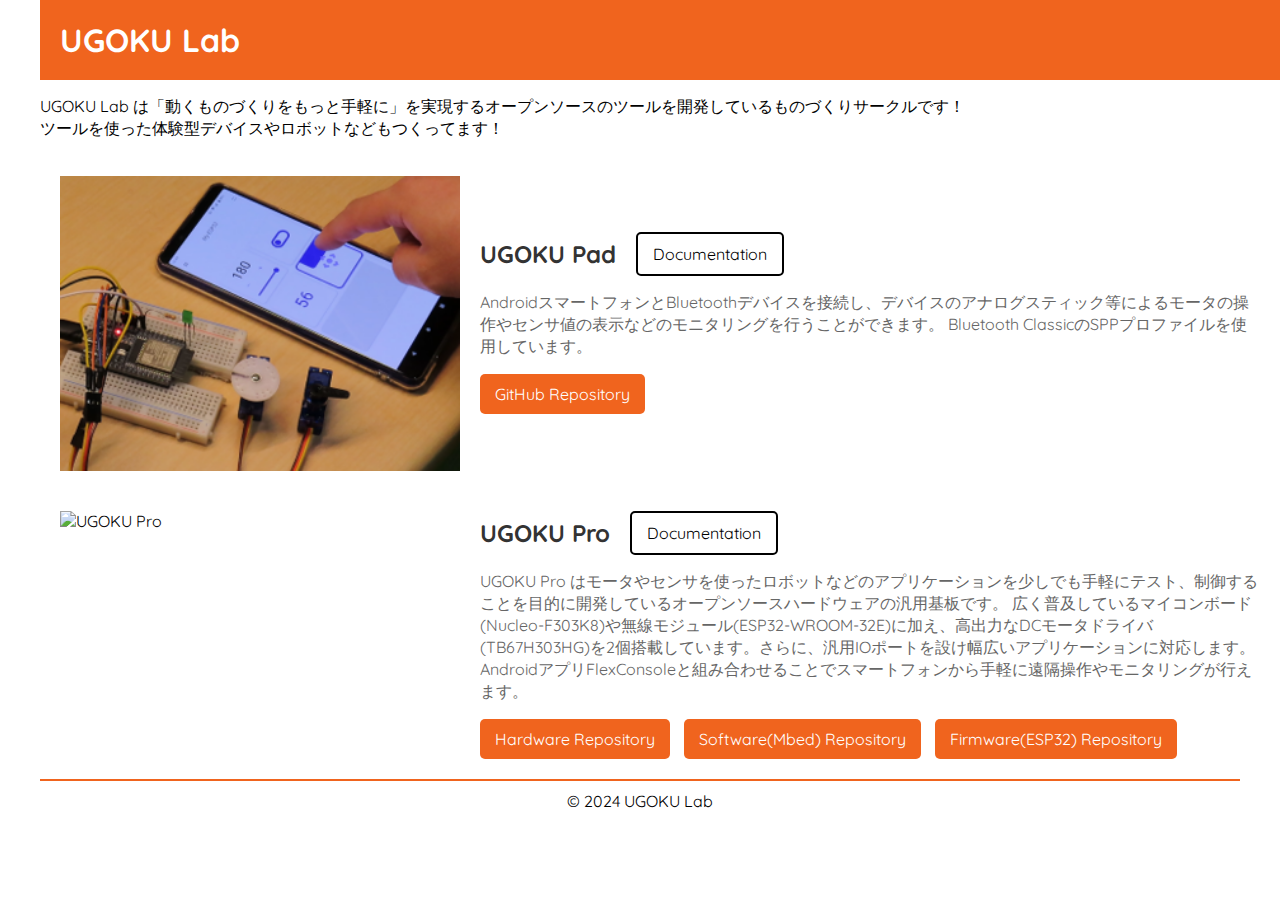
==== index.html @ 854f596b "change Flexconsole to UGOKU Pad" ====
<!DOCTYPE html>
<html lang="ja">
<head>
    <meta charset="UTF-8">
    <meta name="viewport" content="width=device-width, initial-scale=1.0">
    <title>UGOKU Lab</title>
    <link href="styles/main.css" rel="stylesheet" type="text/css">
    <link href="https://fonts.googleapis.com/css2?family=Quicksand:wght@400;700&display=swap" rel="stylesheet">
    <script src="https://kit.fontawesome.com/cbd15fcef1.js" crossorigin="anonymous"></script>
    <style>

    </style>
</head>
<body>

    <header class="header">
        <a href="index.html" style="text-decoration: none; color: white;">
            <h1>UGOKU Lab</h1>
        </a>
        <div class="social-icons">
            <a href="https://twitter.com/UGOKU_Lab" target="_blank" title="Twitter"><i class="fa-brands fa-x-twitter"></i>
            <a href="https://github.com/UGOKU-Lab" target="_blank" title="GitHub"><i class="fab fa-github"></i></a>
        </div>
    </header>

    <div class="intro">
        <p>UGOKU Lab は「動くものづくりをもっと手軽に」を実現するオープンソースのツールを開発しているものづくりサークルです！ <br>
        ツールを使った体験型デバイスやロボットなどもつくってます！</p>
    </div>

    <div class="project">
        <img src="images/FlexConsole.png" alt="FlexConsole">
        
        
        <!-- <video controls src="https://tomohiroaoki.com/wp-content/uploads/2024/09/PCPV0.mpeg4_.aac-2.mp4"></video> -->
        

        <div class="project-content">
            <div class="project-title">
                <h2>UGOKU Pad</h2>
                <!-- 新しい行にDocumentationボタンを追加 -->
                <a href="ugokupad.html" target="_blank" class="doc-button">Documentation</a>
            </div>
            <p>AndroidスマートフォンとBluetoothデバイスを接続し、デバイスのアナログスティック等によるモータの操作やセンサ値の表示などのモニタリングを行うことができます。
                Bluetooth ClassicのSPPプロファイルを使用しています。</p>
            <!-- GitHubリポジトリへのリンクボタン -->
            <a href="https://github.com/UGOKU-Lab/FlexConsole_for_Bluetooth_Serial/tree/main" target="_blank">GitHub Repository</a>
        </div>
    </div>


    <div class="project">
        <img src="images/UGOKU-One.JPG" alt="UGOKU Pro">
        <div class="project-content">
            <div class="project-title">
                <h2>UGOKU Pro</h2>
                <!-- 新しい行にDocumentationボタンを追加 -->
                <a href="ugokuone.html" target="_blank" class="doc-button">Documentation</a>
            </div>
            <p>UGOKU Pro はモータやセンサを使ったロボットなどのアプリケーションを少しでも手軽にテスト、制御することを目的に開発しているオープンソースハードウェアの汎用基板です。
                広く普及しているマイコンボード(Nucleo-F303K8)や無線モジュール(ESP32-WROOM-32E)に加え、高出力なDCモータドライバ(TB67H303HG)を2個搭載しています。さらに、汎用IOポートを設け幅広いアプリケーションに対応します。 AndroidアプリFlexConsoleと組み合わせることでスマートフォンから手軽に遠隔操作やモニタリングが行えます。</p>
            <!-- リポジトリへのリンクボタン -->
            <a href="https://github.com/UGOKU-Lab/UGOKU-One" target="_blank">Hardware Repository</a>
            <a href="https://github.com/UGOKU-Lab/UGOKU-One_Mbed" target="_blank">Software(Mbed) Repository</a>
            <a href="https://github.com/UGOKU-Lab/UGOKU-One_ESP32_BluetoothSerialBridge" target="_blank">Firmware(ESP32) Repository</a>
        </div>
    </div>

    <footer>
        <p>&copy; 2024 UGOKU Lab</p>
    </footer>

</body>
</html>
---- styles/main.css ----
body {
    margin: 0;
    font-family: 'Quicksand', sans-serif;
    background-color: #ffffff;
    max-width: 1200px; /* 幅を制限 */
    margin: 0 auto; /* 水平方向に中央揃え */
}
.header {
    background-color: #f0641e;
    padding: 20px;
    color: white;
    display: flex;
    justify-content: space-between;
    align-items: center;
    width: 100%;
}

.header h1 {
    display: inline;
    padding: 0;
    margin: 0;
}

.header a {
    text-decoration: none; /* 下線を消す */
    color: white; /* テキストの色を白に設定 */
    display: inline; /* aタグをインライン要素に設定 */
    /*padding: 20px; /* 既存のヘッダーのパディングに合わせる */
}

/* ソーシャルアイコンのスタイル */
.header .social-icons {
    display: flex;
    align-items: center;
}

.header .social-icons a {
    color: white;
    padding: 0 10px;
    font-size: 24px; /* アイコンのサイズを調整 */
}

.header .social-icons a:hover {
    color: #000000;
}
.project {
    padding: 20px;
    display: table; /* Use display:table for structure */
    width: 100%;
}
.project img {
    display: table-cell;
    vertical-align: middle;
    width: 400px; /* Fixed width, adjust as needed */
    height: auto;
}
.project-content {
    display: table-cell;
    vertical-align: middle;
    padding-left: 20px;
}

.project-content h2 {
    color: #333333;
    margin: 0 0 0px 0;
}

.project-content p {
    color: #666666;
}
.project-content a {
    display: inline-block;
    padding: 10px 15px;
    margin-right: 10px;
    background-color: #f0641e;
    color: white;
    text-decoration: none;
    border-radius: 5px;
    transition: background-color 0.3s;
}

.project-content a:hover {
    background-color: #e2561a;
}

.project-content .project-title {
    display: flex; /* フレックスボックスを使ってアイテムを横に並べる */
    align-items: center; /* アイテムを中央揃え */
    flex-wrap: wrap; /* 必要に応じてアイテムを折り返す */
}

.project-content .doc-button {
    display: inline-block;
    padding: 10px 15px;
    margin-left: 20px; /* 左に余白を追加 */
    background-color: white;
    color: black;
    text-decoration: none;
    border: 2px solid black;
    border-radius: 5px;
    box-sizing: border-box;
    transition: background-color 0.3s, color 0.3s;
}

.project-content .doc-button:hover {
    background-color: black;
    color: white;
}

.license-section h3 {
    /* 既存のh3スタイルに加えて */
    margin-bottom: 10px; /* h3タグの下の余白を設定 */
}

.license-content a {
    background-color: transparent; /* 背景色を透明に設定 */
    padding: 0; /* パディングをリセット */
    margin: 0; /* マージンをリセット */
    display: inline-block; /* 必要に応じて display を調整 */
}

.license-content {
    display: flex; /* Flexboxを有効にして項目を横並びにする */
    align-items: center; /* 画像とテキストを中央揃えにする */
}

.license-content .license-image {
    margin-right: 10px; /* 画像とテキストの間に余白を追加 */
}

.license-content p {
    margin: 0; /* パラグラフの余白をリセット */
}

.license-badge {
    border-width: 0; /* 枠線を消す */
    width: 100%; /* コンテナに合わせて幅を調整 */
    height: auto; /* 高さを自動で調整し、アスペクト比を維持 */
    max-width: 88px; /* 画像の最大幅を指定 */
}

/* 既存のスタイルをオーバーライドするために、より具体的なセレクタを使用します */
.license-content .license-image,
.license-content .link {
    background-color: transparent; /* 背景色を透明に設定 */
    padding: 0; /* パディングをリセット */
    margin: 0; /* マージンをリセット */
    color: inherit; /* 親要素から色を継承 */
    border: none; /* 枠線を削除 */
}

/* ホバー時のスタイル */
.license-content .license-image:hover,
.license-content .link:hover {
    background-color: transparent; /* 背景色を透明に保つ */
    color: inherit; /* 親要素から色を継承 */
}

/* 一般的なリンクのスタイル */
a.link {
    color: #0000EE; /* 一般的なリンクの色 */
    text-decoration: underline; /* 下線を付ける */
}

a.link:hover {
    color: #FF4500; /* ホバー時の色（任意の色に設定） */
    text-decoration: none; /* ホバー時に下線を消す（必要に応じて） */
}

.components-table {
    width: 100%; /* 表の幅を100%に設定 */
    border-collapse: collapse; /* セルのボーダーを重ねる */
    margin-top: 20px; /* 表の上の余白 */
}

.components-table th,
.components-table td {
    border: 1px solid #cccccc; /* セルのボーダー */
    padding: 8px; /* セル内のパディング */
    text-align: left; /* テキストを左揃え */
}

.components-table th {
    background-color: #f2f2f2; /* ヘッダーセルの背景色 */
    font-weight: bold; /* ヘッダーテキストを太字に */
}

.video {
    display: flex; /* Flexboxを使用して中央寄せを行います */
    justify-content: center; /* 水平方向の中央寄せ */
    align-items: center; /* 垂直方向の中央寄せ（必要な場合） */
    margin: auto; /* 左右のマージンを自動に設定して中央寄せ */
}

.video video {
    max-width: 80%; /* ビデオの最大幅を親要素の幅に合わせます */
    height: auto; /* 高さを自動調整してアスペクト比を維持 */
}

.container {
    display: flex; /* Flexboxを有効にする */
    align-items: flex-start; /* 要素を上端で揃える */
    justify-content: space-between; /* 要素間に均等なスペースを設定 */
}

.table-container {
    flex: 2; /* 表が他の要素よりも幅を取るようにする */
    margin-right: 20px; /* 表と画像の間にスペースを設定 */
}

.images-container {
    flex: 3; /* 画像が表よりも広いスペースを取るようにする */
    display: flex; /* Flexboxを有効にして画像を横に並べる */
    justify-content: space-between; /* 画像間に均等なスペースを設定 */
}

.images-container img {
    max-width: calc(50% - 10px); /* 画像がコンテナの半分の幅になるように計算し、間のスペースを考慮する */
    height: auto; /* 画像の高さを自動調整し、アスペクト比を保持する */
    margin: 0 10px; /* 画像の周囲にマージンを設定 */
}

footer {
    background-color: #ffffff;
    color: #000000;
    text-align: center;
    padding: 10px 0;
    border-top: 2px solid #f0641e;
}
footer p {
    margin: 0;
}
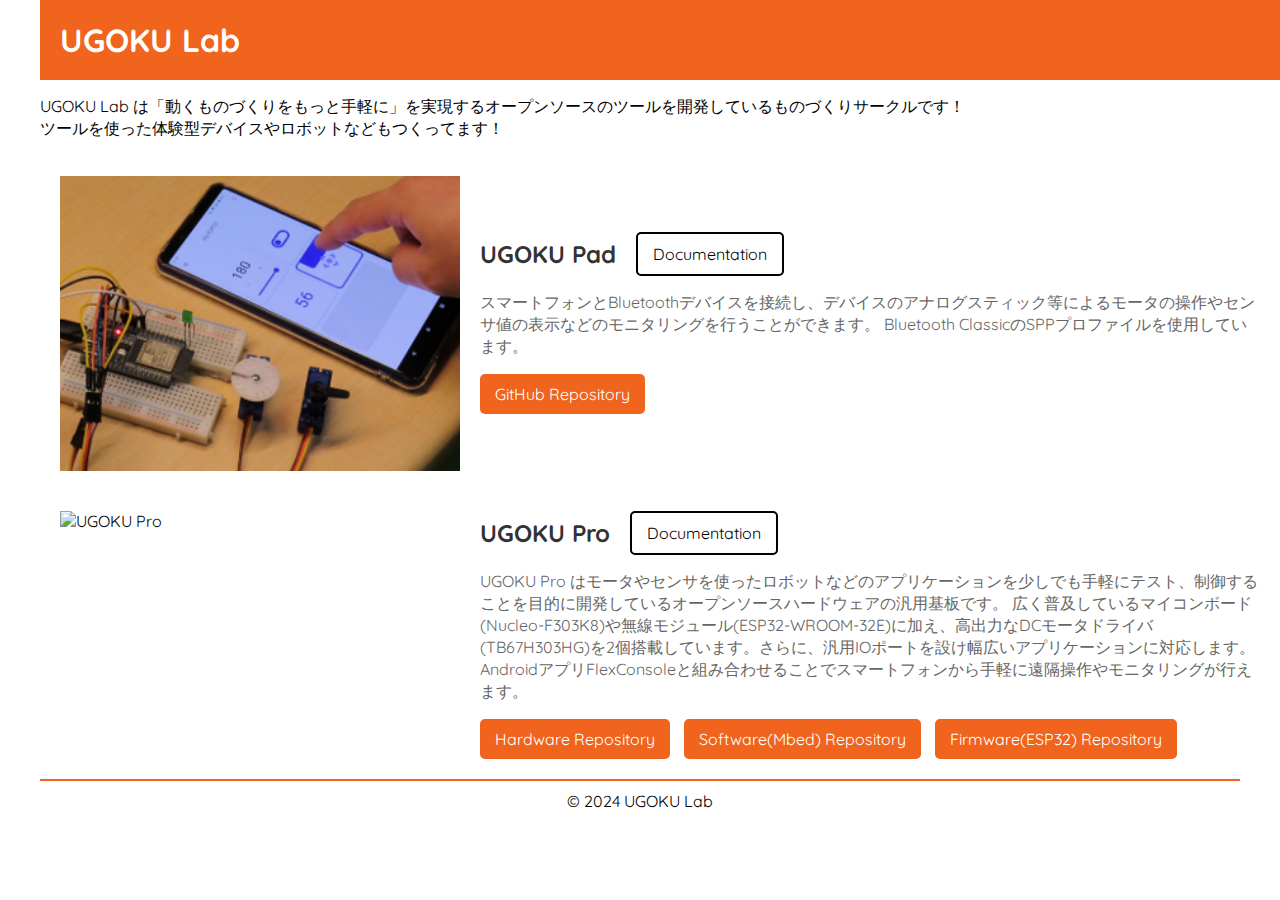
==== commit 06af4b65: "add ugoku pad page" ====
--- a/index.html
+++ b/index.html
@@ -41,10 +41,10 @@
                 <!-- 新しい行にDocumentationボタンを追加 -->
                 <a href="ugokupad.html" target="_blank" class="doc-button">Documentation</a>
             </div>
-            <p>AndroidスマートフォンとBluetoothデバイスを接続し、デバイスのアナログスティック等によるモータの操作やセンサ値の表示などのモニタリングを行うことができます。
+            <p>スマートフォンとBluetoothデバイスを接続し、デバイスのアナログスティック等によるモータの操作やセンサ値の表示などのモニタリングを行うことができます。
                 Bluetooth ClassicのSPPプロファイルを使用しています。</p>
             <!-- GitHubリポジトリへのリンクボタン -->
-            <a href="https://github.com/UGOKU-Lab/FlexConsole_for_Bluetooth_Serial/tree/main" target="_blank">GitHub Repository</a>
+            <a href="https://github.com/UGOKU-Lab/UGOKU-Pad" target="_blank">GitHub Repository</a>
         </div>
     </div>
 
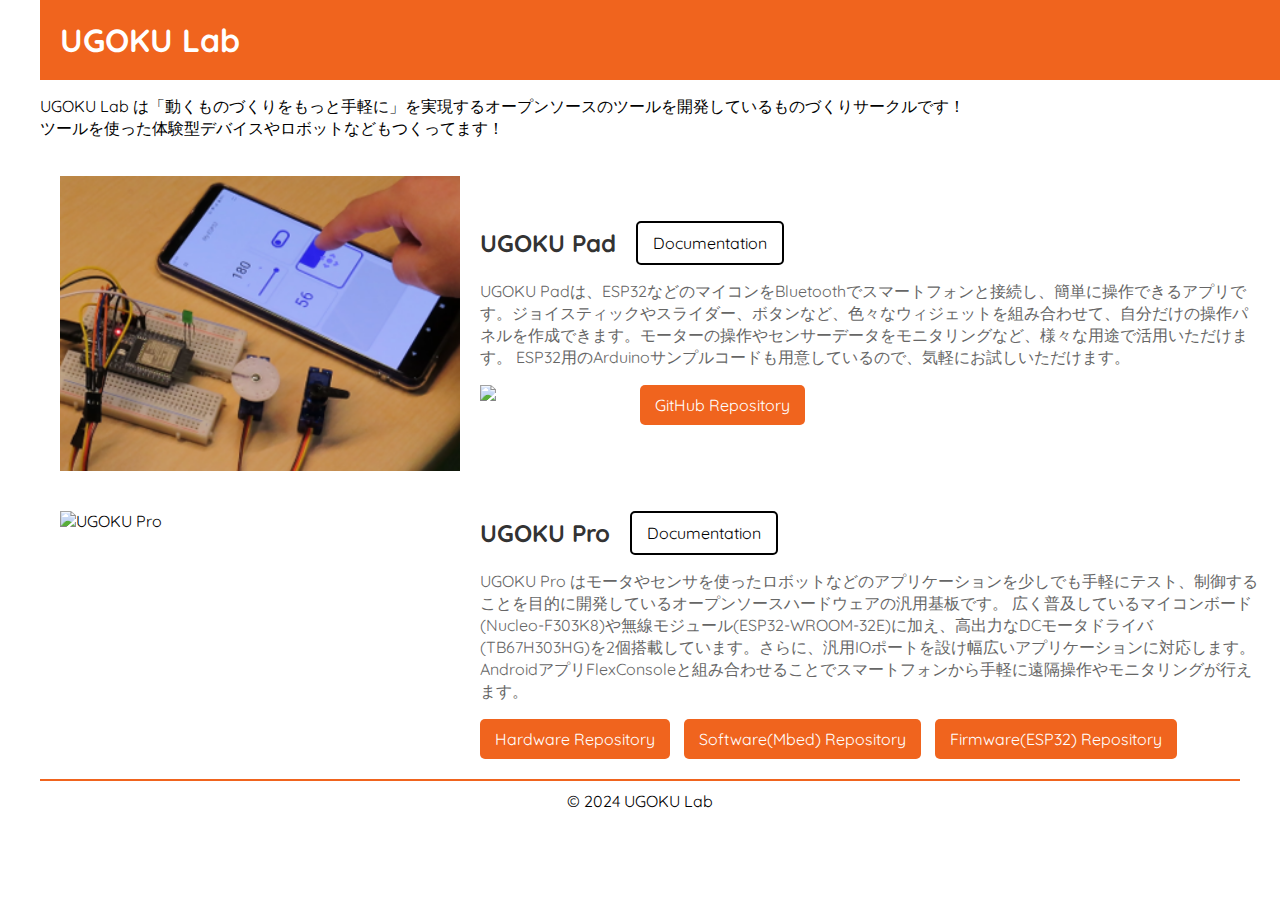
==== commit da92ce80: "add google play button" ====
--- a/index.html
+++ b/index.html
@@ -41,10 +41,15 @@
                 <!-- 新しい行にDocumentationボタンを追加 -->
                 <a href="ugokupad.html" target="_blank" class="doc-button">Documentation</a>
             </div>
-            <p>スマートフォンとBluetoothデバイスを接続し、デバイスのアナログスティック等によるモータの操作やセンサ値の表示などのモニタリングを行うことができます。
-                Bluetooth ClassicのSPPプロファイルを使用しています。</p>
+            <p>UGOKU Padは、ESP32などのマイコンをBluetoothでスマートフォンと接続し、簡単に操作できるアプリです。ジョイスティックやスライダー、ボタンなど、色々なウィジェットを組み合わせて、自分だけの操作パネルを作成できます。モーターの操作やセンサーデータをモニタリングなど、様々な用途で活用いただけます。 ESP32用のArduinoサンプルコードも用意しているので、気軽にお試しいただけます。</p>
             <!-- GitHubリポジトリへのリンクボタン -->
-            <a href="https://github.com/UGOKU-Lab/UGOKU-Pad" target="_blank">GitHub Repository</a>
+            <div class="buttons-container">
+                <a href="https://play.google.com/store/apps/details?id=com.ugoku_lab.ugoku_console&hl=ja" target="_blank" class="play-badge">
+                    <img src="https://play.google.com/intl/en_us/badges/static/images/badges/en_badge_web_generic.png" 
+                            alt="Get it on Google Play">
+                </a>
+                <a href="https://github.com/UGOKU-Lab/UGOKU-Pad" target="_blank">GitHub Repository</a>
+            </div>
         </div>
     </div>
 
--- a/styles/main.css
+++ b/styles/main.css
@@ -54,11 +54,9 @@
     width: 400px; /* Fixed width, adjust as needed */
     height: auto;
 }
-.project-content {
-    display: table-cell;
-    vertical-align: middle;
-    padding-left: 20px;
-}
+
+
+
 
 .project-content h2 {
     color: #333333;
@@ -220,6 +218,41 @@
     margin: 0 10px; /* 画像の周囲にマージンを設定 */
 }
 
+
+.button:hover {
+    background-color: #e2561a; /* ホバー時の背景色を少し暗くする */
+}
+
+.project-content {
+    display: table-cell;
+    vertical-align: middle; 
+    padding-left: 20px;
+    gap: 10px; /* 各要素間のスペースを設定 */
+    align-items: center; /* 垂直方向の中央揃え */
+    /*  display: flex; /* Flexboxを有効にして横並びにする */
+}
+
+.project-content .buttons-container {
+    display: flex; /* ボタンとバッジを横並びにする */
+    gap: 10px; /* ボタンとバッジ間のスペース */
+    align-items: center; /* 縦方向で中央揃え */
+}
+
+.project-content a.play-badge {
+    background-color: transparent !important; /* 背景色を完全に透明にする */
+    padding: 0; /* パディングをリセット */
+    margin: 0; /* マージンをリセット */
+    border: none; /* 枠線を削除 */
+    display: inline-block; /* 他のボタンと同様のスタイル */
+}
+
+.project-content a.play-badge img {
+    max-width: 150px; /* バッジの幅を適切に調整 */
+    height: auto; /* アスペクト比を維持 */
+    display: block; /* 画像のみが表示されるように設定 */
+}
+
+
 footer {
     background-color: #ffffff;
     color: #000000;
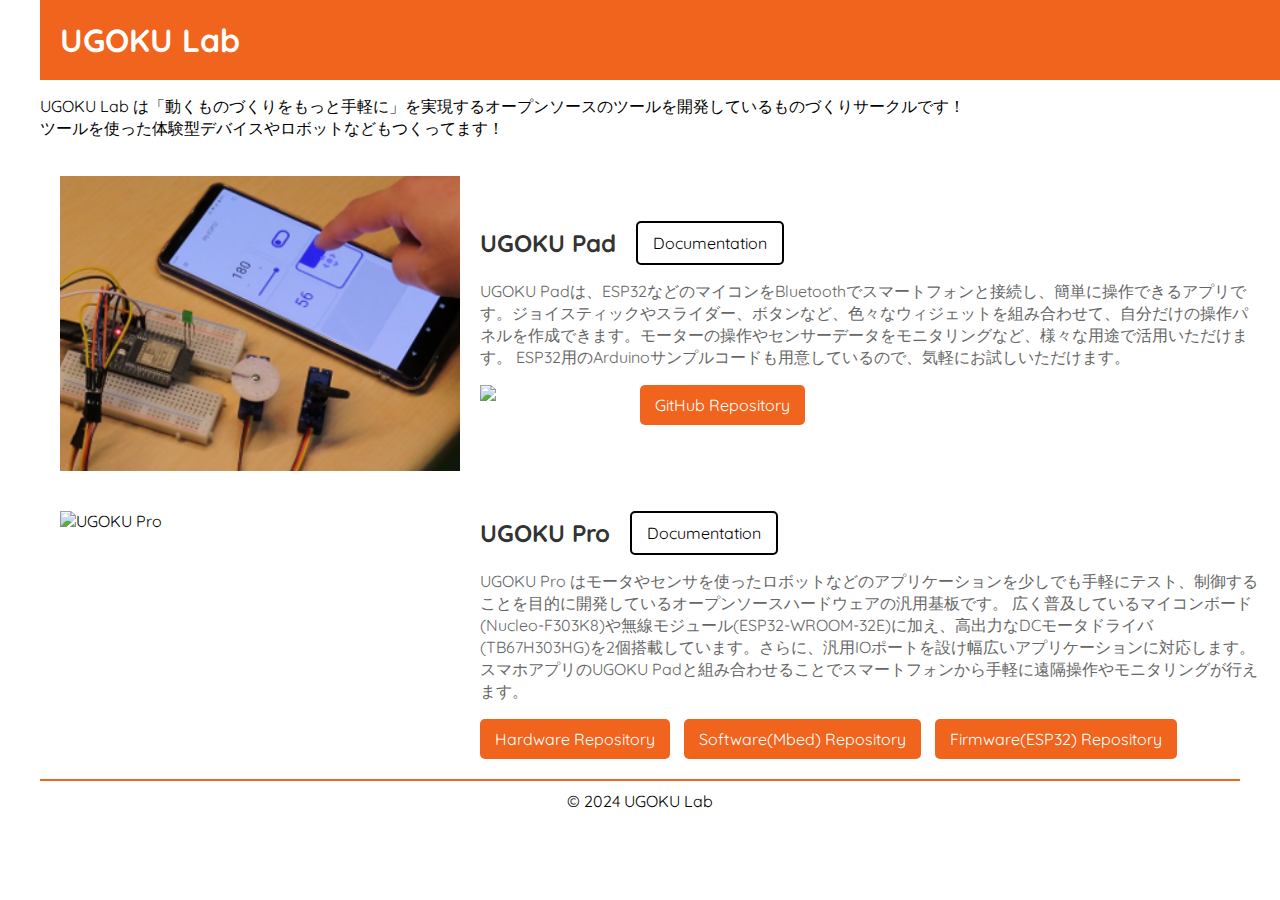
==== commit a9591d38: "prepare ugoku one" ====
--- a/index.html
+++ b/index.html
@@ -53,6 +53,23 @@
         </div>
     </div>
 
+    <!--
+    <div class="project">
+        <img src="images/UGOKU-One.JPG" alt="UGOKU One">
+        <div class="project-content">
+            <div class="project-title">
+                <h2>UGOKU One</h2>
+                <a href="ugokuone.html" target="_blank" class="doc-button">Documentation</a>
+            </div>
+            <p>UGOKU One 
+            <br><br>
+            
+            <a href="https://github.com/UGOKU-Lab/UGOKU-One" target="_blank">Hardware Repository</a>
+            <a href="https://github.com/UGOKU-Lab/UGOKU-One_ESP32_BluetoothSerialBridge" target="_blank">ESP32 Arduino Repository</a>
+        </div>
+    </div>
+    -->
+
 
     <div class="project">
         <img src="images/UGOKU-One.JPG" alt="UGOKU Pro">
@@ -63,7 +80,7 @@
                 <a href="ugokuone.html" target="_blank" class="doc-button">Documentation</a>
             </div>
             <p>UGOKU Pro はモータやセンサを使ったロボットなどのアプリケーションを少しでも手軽にテスト、制御することを目的に開発しているオープンソースハードウェアの汎用基板です。
-                広く普及しているマイコンボード(Nucleo-F303K8)や無線モジュール(ESP32-WROOM-32E)に加え、高出力なDCモータドライバ(TB67H303HG)を2個搭載しています。さらに、汎用IOポートを設け幅広いアプリケーションに対応します。 AndroidアプリFlexConsoleと組み合わせることでスマートフォンから手軽に遠隔操作やモニタリングが行えます。</p>
+                広く普及しているマイコンボード(Nucleo-F303K8)や無線モジュール(ESP32-WROOM-32E)に加え、高出力なDCモータドライバ(TB67H303HG)を2個搭載しています。さらに、汎用IOポートを設け幅広いアプリケーションに対応します。 スマホアプリのUGOKU Padと組み合わせることでスマートフォンから手軽に遠隔操作やモニタリングが行えます。</p>
             <!-- リポジトリへのリンクボタン -->
             <a href="https://github.com/UGOKU-Lab/UGOKU-One" target="_blank">Hardware Repository</a>
             <a href="https://github.com/UGOKU-Lab/UGOKU-One_Mbed" target="_blank">Software(Mbed) Repository</a>
--- a/styles/main.css
+++ b/styles/main.css
@@ -55,8 +55,12 @@
     height: auto;
 }
 
-
-
+.full-width {
+    max-width: calc(100% - 40px); /* 親要素の幅から左右の余白分を引く */
+    height: auto; /* アスペクト比を保持 */
+    display: block; /* 不要な余白を防ぐ */
+    padding: 0 20px; /* 左右に20pxの余白を設定 */
+}
 
 .project-content h2 {
     color: #333333;
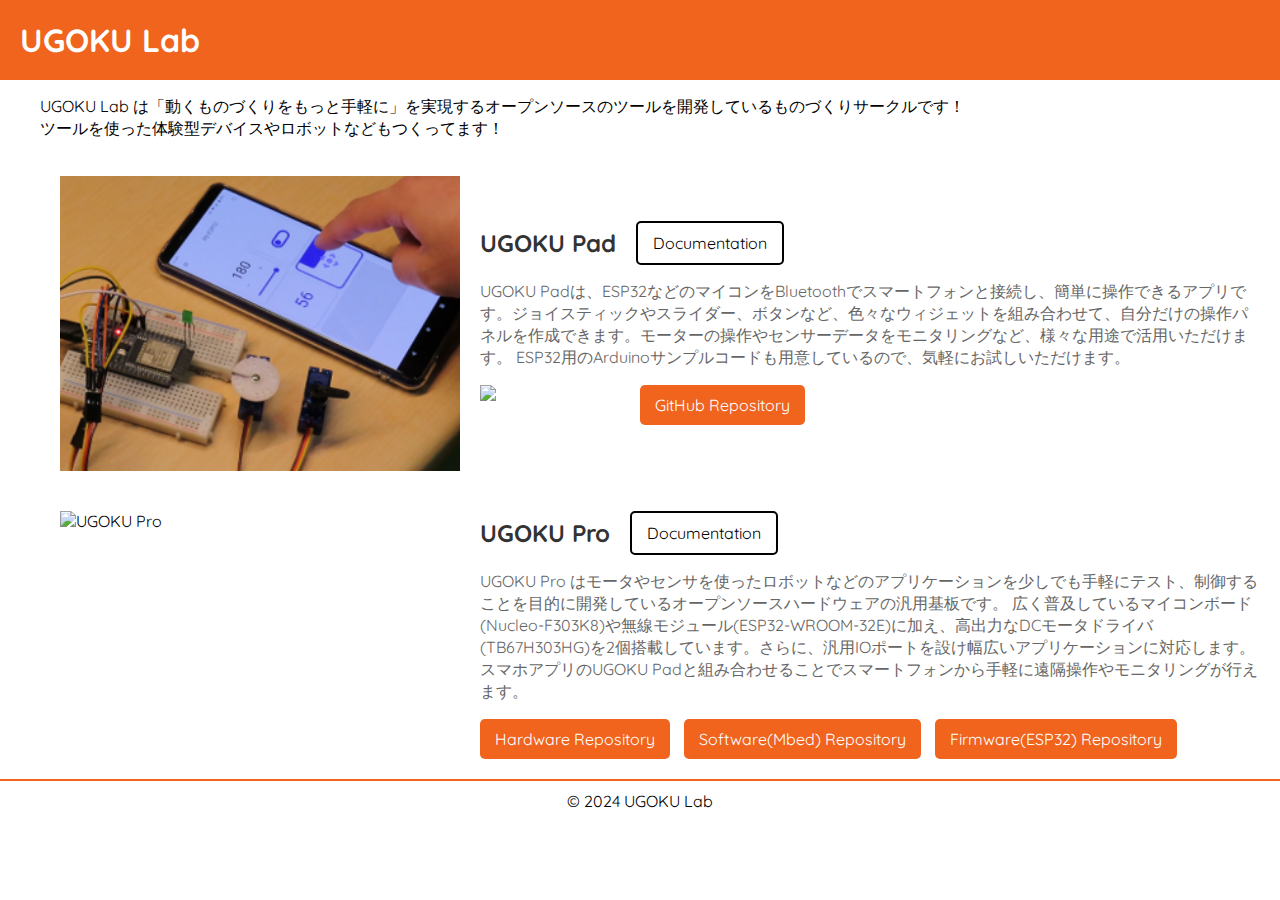
==== commit 55fd429b: "Maximize header and footer display" ====
--- a/index.html
+++ b/index.html
@@ -23,69 +23,73 @@
         </div>
     </header>
 
-    <div class="intro">
-        <p>UGOKU Lab は「動くものづくりをもっと手軽に」を実現するオープンソースのツールを開発しているものづくりサークルです！ <br>
-        ツールを使った体験型デバイスやロボットなどもつくってます！</p>
-    </div>
+    <div class="content-container">
 
-    <div class="project">
-        <img src="images/FlexConsole.png" alt="FlexConsole">
-        
-        
-        <!-- <video controls src="https://tomohiroaoki.com/wp-content/uploads/2024/09/PCPV0.mpeg4_.aac-2.mp4"></video> -->
-        
+        <div class="intro">
+            <p>UGOKU Lab は「動くものづくりをもっと手軽に」を実現するオープンソースのツールを開発しているものづくりサークルです！ <br>
+            ツールを使った体験型デバイスやロボットなどもつくってます！</p>
+        </div>
 
-        <div class="project-content">
-            <div class="project-title">
-                <h2>UGOKU Pad</h2>
-                <!-- 新しい行にDocumentationボタンを追加 -->
-                <a href="ugokupad.html" target="_blank" class="doc-button">Documentation</a>
-            </div>
-            <p>UGOKU Padは、ESP32などのマイコンをBluetoothでスマートフォンと接続し、簡単に操作できるアプリです。ジョイスティックやスライダー、ボタンなど、色々なウィジェットを組み合わせて、自分だけの操作パネルを作成できます。モーターの操作やセンサーデータをモニタリングなど、様々な用途で活用いただけます。 ESP32用のArduinoサンプルコードも用意しているので、気軽にお試しいただけます。</p>
-            <!-- GitHubリポジトリへのリンクボタン -->
-            <div class="buttons-container">
-                <a href="https://play.google.com/store/apps/details?id=com.ugoku_lab.ugoku_console&hl=ja" target="_blank" class="play-badge">
-                    <img src="https://play.google.com/intl/en_us/badges/static/images/badges/en_badge_web_generic.png" 
-                            alt="Get it on Google Play">
-                </a>
-                <a href="https://github.com/UGOKU-Lab/UGOKU-Pad" target="_blank">GitHub Repository</a>
+        <div class="project">
+            <img src="images/FlexConsole.png" alt="FlexConsole">
+            
+            
+            <!-- <video controls src="https://tomohiroaoki.com/wp-content/uploads/2024/09/PCPV0.mpeg4_.aac-2.mp4"></video> -->
+            
+
+            <div class="project-content">
+                <div class="project-title">
+                    <h2>UGOKU Pad</h2>
+                    <!-- 新しい行にDocumentationボタンを追加 -->
+                    <a href="ugokupad.html" target="_blank" class="doc-button">Documentation</a>
+                </div>
+                <p>UGOKU Padは、ESP32などのマイコンをBluetoothでスマートフォンと接続し、簡単に操作できるアプリです。ジョイスティックやスライダー、ボタンなど、色々なウィジェットを組み合わせて、自分だけの操作パネルを作成できます。モーターの操作やセンサーデータをモニタリングなど、様々な用途で活用いただけます。 ESP32用のArduinoサンプルコードも用意しているので、気軽にお試しいただけます。</p>
+                <!-- GitHubリポジトリへのリンクボタン -->
+                <div class="buttons-container">
+                    <a href="https://play.google.com/store/apps/details?id=com.ugoku_lab.ugoku_console&hl=ja" target="_blank" class="play-badge">
+                        <img src="https://play.google.com/intl/en_us/badges/static/images/badges/en_badge_web_generic.png" 
+                                alt="Get it on Google Play">
+                    </a>
+                    <a href="https://github.com/UGOKU-Lab/UGOKU-Pad" target="_blank">GitHub Repository</a>
+                </div>
             </div>
         </div>
-    </div>
 
-    <!--
-    <div class="project">
-        <img src="images/UGOKU-One.JPG" alt="UGOKU One">
-        <div class="project-content">
-            <div class="project-title">
-                <h2>UGOKU One</h2>
-                <a href="ugokuone.html" target="_blank" class="doc-button">Documentation</a>
+        <!--
+        <div class="project">
+            <img src="images/UGOKU-One.JPG" alt="UGOKU One">
+            <div class="project-content">
+                <div class="project-title">
+                    <h2>UGOKU One</h2>
+                    <a href="ugokuone.html" target="_blank" class="doc-button">Documentation</a>
+                </div>
+                <p>UGOKU One 
+                <br><br>
+                
+                <a href="https://github.com/UGOKU-Lab/UGOKU-One" target="_blank">Hardware Repository</a>
+                <a href="https://github.com/UGOKU-Lab/UGOKU-One_ESP32_BluetoothSerialBridge" target="_blank">ESP32 Arduino Repository</a>
             </div>
-            <p>UGOKU One 
-            <br><br>
-            
-            <a href="https://github.com/UGOKU-Lab/UGOKU-One" target="_blank">Hardware Repository</a>
-            <a href="https://github.com/UGOKU-Lab/UGOKU-One_ESP32_BluetoothSerialBridge" target="_blank">ESP32 Arduino Repository</a>
         </div>
-    </div>
-    -->
+        -->
 
 
-    <div class="project">
-        <img src="images/UGOKU-One.JPG" alt="UGOKU Pro">
-        <div class="project-content">
-            <div class="project-title">
-                <h2>UGOKU Pro</h2>
-                <!-- 新しい行にDocumentationボタンを追加 -->
-                <a href="ugokuone.html" target="_blank" class="doc-button">Documentation</a>
+        <div class="project">
+            <img src="images/UGOKU-One.JPG" alt="UGOKU Pro">
+            <div class="project-content">
+                <div class="project-title">
+                    <h2>UGOKU Pro</h2>
+                    <!-- 新しい行にDocumentationボタンを追加 -->
+                    <a href="ugokuone.html" target="_blank" class="doc-button">Documentation</a>
+                </div>
+                <p>UGOKU Pro はモータやセンサを使ったロボットなどのアプリケーションを少しでも手軽にテスト、制御することを目的に開発しているオープンソースハードウェアの汎用基板です。
+                    広く普及しているマイコンボード(Nucleo-F303K8)や無線モジュール(ESP32-WROOM-32E)に加え、高出力なDCモータドライバ(TB67H303HG)を2個搭載しています。さらに、汎用IOポートを設け幅広いアプリケーションに対応します。 スマホアプリのUGOKU Padと組み合わせることでスマートフォンから手軽に遠隔操作やモニタリングが行えます。</p>
+                <!-- リポジトリへのリンクボタン -->
+                <a href="https://github.com/UGOKU-Lab/UGOKU-One" target="_blank">Hardware Repository</a>
+                <a href="https://github.com/UGOKU-Lab/UGOKU-One_Mbed" target="_blank">Software(Mbed) Repository</a>
+                <a href="https://github.com/UGOKU-Lab/UGOKU-One_ESP32_BluetoothSerialBridge" target="_blank">Firmware(ESP32) Repository</a>
             </div>
-            <p>UGOKU Pro はモータやセンサを使ったロボットなどのアプリケーションを少しでも手軽にテスト、制御することを目的に開発しているオープンソースハードウェアの汎用基板です。
-                広く普及しているマイコンボード(Nucleo-F303K8)や無線モジュール(ESP32-WROOM-32E)に加え、高出力なDCモータドライバ(TB67H303HG)を2個搭載しています。さらに、汎用IOポートを設け幅広いアプリケーションに対応します。 スマホアプリのUGOKU Padと組み合わせることでスマートフォンから手軽に遠隔操作やモニタリングが行えます。</p>
-            <!-- リポジトリへのリンクボタン -->
-            <a href="https://github.com/UGOKU-Lab/UGOKU-One" target="_blank">Hardware Repository</a>
-            <a href="https://github.com/UGOKU-Lab/UGOKU-One_Mbed" target="_blank">Software(Mbed) Repository</a>
-            <a href="https://github.com/UGOKU-Lab/UGOKU-One_ESP32_BluetoothSerialBridge" target="_blank">Firmware(ESP32) Repository</a>
         </div>
+
     </div>
 
     <footer>
--- a/styles/main.css
+++ b/styles/main.css
@@ -2,9 +2,35 @@
     margin: 0;
     font-family: 'Quicksand', sans-serif;
     background-color: #ffffff;
-    max-width: 1200px; /* 幅を制限 */
+    /* max-width: 1200px; /* 幅を制限 */
     margin: 0 auto; /* 水平方向に中央揃え */
 }
+
+.content-container {
+    max-width: 1200px;
+    margin: 0 auto;
+}
+
+.header {
+    background-color: #f0641e;
+    padding: 20px;
+    color: white;
+    display: flex;
+    justify-content: space-between;
+    align-items: center;
+    width: 100%;
+    box-sizing: border-box; /* パディングを幅計算に含める */
+}
+
+footer {
+    background-color: #ffffff;
+    color: #000000;
+    text-align: center;
+    padding: 10px 0;
+    border-top: 2px solid #f0641e;
+    width: 100%; /* フッターも全幅に広げる */
+}
+
 .header {
     background-color: #f0641e;
     padding: 20px;
@@ -256,6 +282,32 @@
     display: block; /* 画像のみが表示されるように設定 */
 }
 
+table {
+    width: 100%;
+    border-collapse: collapse;
+    margin-top: 20px;
+    font-size: 16px; /* フォントサイズを調整 */
+    background-color: #f9f9f9; /* 背景色を設定 */
+}
+th, td {
+    border: 1px solid #ddd; /* 枠線を薄く設定 */
+    padding: 12px; /* セル内のパディングを増やす */
+    text-align: left; /* テキストを左揃えに */
+}
+th {
+    background-color: #f2f2f2; /* ヘッダーセルの背景色を明るく */
+    font-weight: bold; /* 太字にする */
+    color: #333; /* テキストの色を調整 */
+}
+tr:nth-child(even) {
+    background-color: #ffffff; /* 偶数行の背景色 */
+}
+tr:nth-child(odd) {
+    background-color: #f9f9f9; /* 奇数行の背景色 */
+}
+tr:hover {
+    background-color: #f1f1f1; /* ホバー時の行の背景色 */
+}
 
 footer {
     background-color: #ffffff;
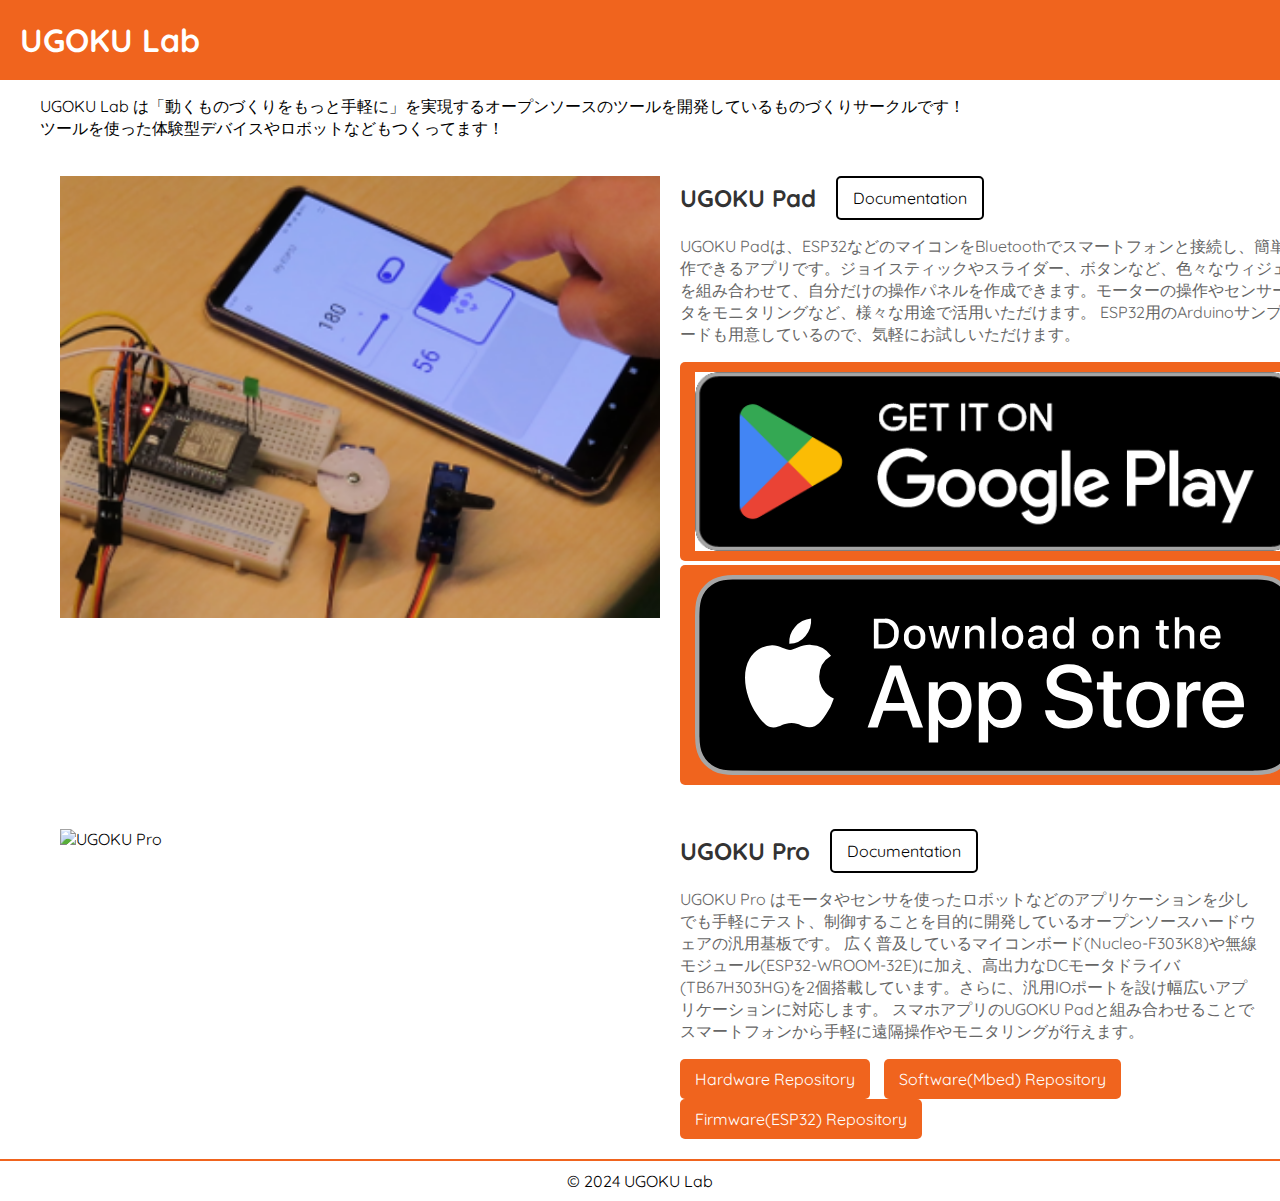
==== commit f4141ba8: "Refactor button-related CSS" ====
--- a/index.html
+++ b/index.html
@@ -45,12 +45,16 @@
                 </div>
                 <p>UGOKU Padは、ESP32などのマイコンをBluetoothでスマートフォンと接続し、簡単に操作できるアプリです。ジョイスティックやスライダー、ボタンなど、色々なウィジェットを組み合わせて、自分だけの操作パネルを作成できます。モーターの操作やセンサーデータをモニタリングなど、様々な用途で活用いただけます。 ESP32用のArduinoサンプルコードも用意しているので、気軽にお試しいただけます。</p>
                 <!-- GitHubリポジトリへのリンクボタン -->
-                <div class="buttons-container">
-                    <a href="https://play.google.com/store/apps/details?id=com.ugoku_lab.ugoku_console&hl=ja" target="_blank" class="play-badge">
-                        <img src="https://play.google.com/intl/en_us/badges/static/images/badges/en_badge_web_generic.png" 
-                                alt="Get it on Google Play">
+                <div class="buttons-row">
+                    <!-- Google Playボタン -->
+                    <a href="https://play.google.com/store/apps/details?id=com.ugoku_lab.ugoku_console&hl=ja" target="_blank">
+                        <img src="images/button/google-play-badge.png" alt="Get it on Google Play" class="store-badge">
                     </a>
-                    <a href="https://github.com/UGOKU-Lab/UGOKU-Pad" target="_blank">GitHub Repository</a>
+                    
+                    <!-- App Storeボタン -->
+                    <a href="https://apps.apple.com/jp/app/ugoku-pad/id6739496098" target="_blank">
+                        <img src="images/button/Download_on_the_App_Store_Badge_US-UK_RGB_blk_092917.svg" alt="Download on the App Store" class="store-badge">
+                    </a>
                 </div>
             </div>
         </div>
@@ -84,9 +88,11 @@
                 <p>UGOKU Pro はモータやセンサを使ったロボットなどのアプリケーションを少しでも手軽にテスト、制御することを目的に開発しているオープンソースハードウェアの汎用基板です。
                     広く普及しているマイコンボード(Nucleo-F303K8)や無線モジュール(ESP32-WROOM-32E)に加え、高出力なDCモータドライバ(TB67H303HG)を2個搭載しています。さらに、汎用IOポートを設け幅広いアプリケーションに対応します。 スマホアプリのUGOKU Padと組み合わせることでスマートフォンから手軽に遠隔操作やモニタリングが行えます。</p>
                 <!-- リポジトリへのリンクボタン -->
-                <a href="https://github.com/UGOKU-Lab/UGOKU-One" target="_blank">Hardware Repository</a>
-                <a href="https://github.com/UGOKU-Lab/UGOKU-One_Mbed" target="_blank">Software(Mbed) Repository</a>
-                <a href="https://github.com/UGOKU-Lab/UGOKU-One_ESP32_BluetoothSerialBridge" target="_blank">Firmware(ESP32) Repository</a>
+                <div class="buttons-row">
+                    <a href="https://github.com/UGOKU-Lab/UGOKU-One" target="_blank" class="orange-button">Hardware Repository</a>
+                    <a href="https://github.com/UGOKU-Lab/UGOKU-One_Mbed" target="_blank" class="orange-button">Software(Mbed) Repository</a>
+                    <a href="https://github.com/UGOKU-Lab/UGOKU-One_ESP32_BluetoothSerialBridge" target="_blank" class="orange-button">Firmware(ESP32) Repository </a>
+                </div>
             </div>
         </div>
 
--- a/styles/main.css
+++ b/styles/main.css
@@ -77,7 +77,7 @@
 .project img {
     display: table-cell;
     vertical-align: middle;
-    width: 400px; /* Fixed width, adjust as needed */
+    width: 600px; /* Fixed width, adjust as needed */
     height: auto;
 }
 
@@ -225,6 +225,13 @@
     height: auto; /* 高さを自動調整してアスペクト比を維持 */
 }
 
+.project video {
+    display: table-cell;
+    vertical-align: middle;
+    width: 600px;   /* 画像と同じ幅 */
+    height: auto;
+}
+
 .container {
     display: flex; /* Flexboxを有効にする */
     align-items: flex-start; /* 要素を上端で揃える */
@@ -318,4 +325,45 @@
 }
 footer p {
     margin: 0;
+}
+
+/* モバイル用 */
+@media (max-width: 768px) {
+    .project {
+        flex-direction: column;
+    }
+    
+    .project img {
+        width: 100%;
+        max-width: 400px;
+        margin: 0 auto 20px;
+        display: block;
+    }
+    
+    .project-content {
+        padding-left: 0;
+    }
+    
+    .project-content .project-title {
+        flex-direction: column;
+        align-items: flex-start;
+    }
+    
+    .project-content .doc-button {
+        margin-left: 0;
+        margin-top: 10px;
+    }
+    
+    .container {
+        flex-direction: column;
+    }
+    
+    .images-container {
+        flex-direction: column;
+    }
+    
+    .images-container img {
+        max-width: 100%;
+        margin: 10px 0;
+    }
 }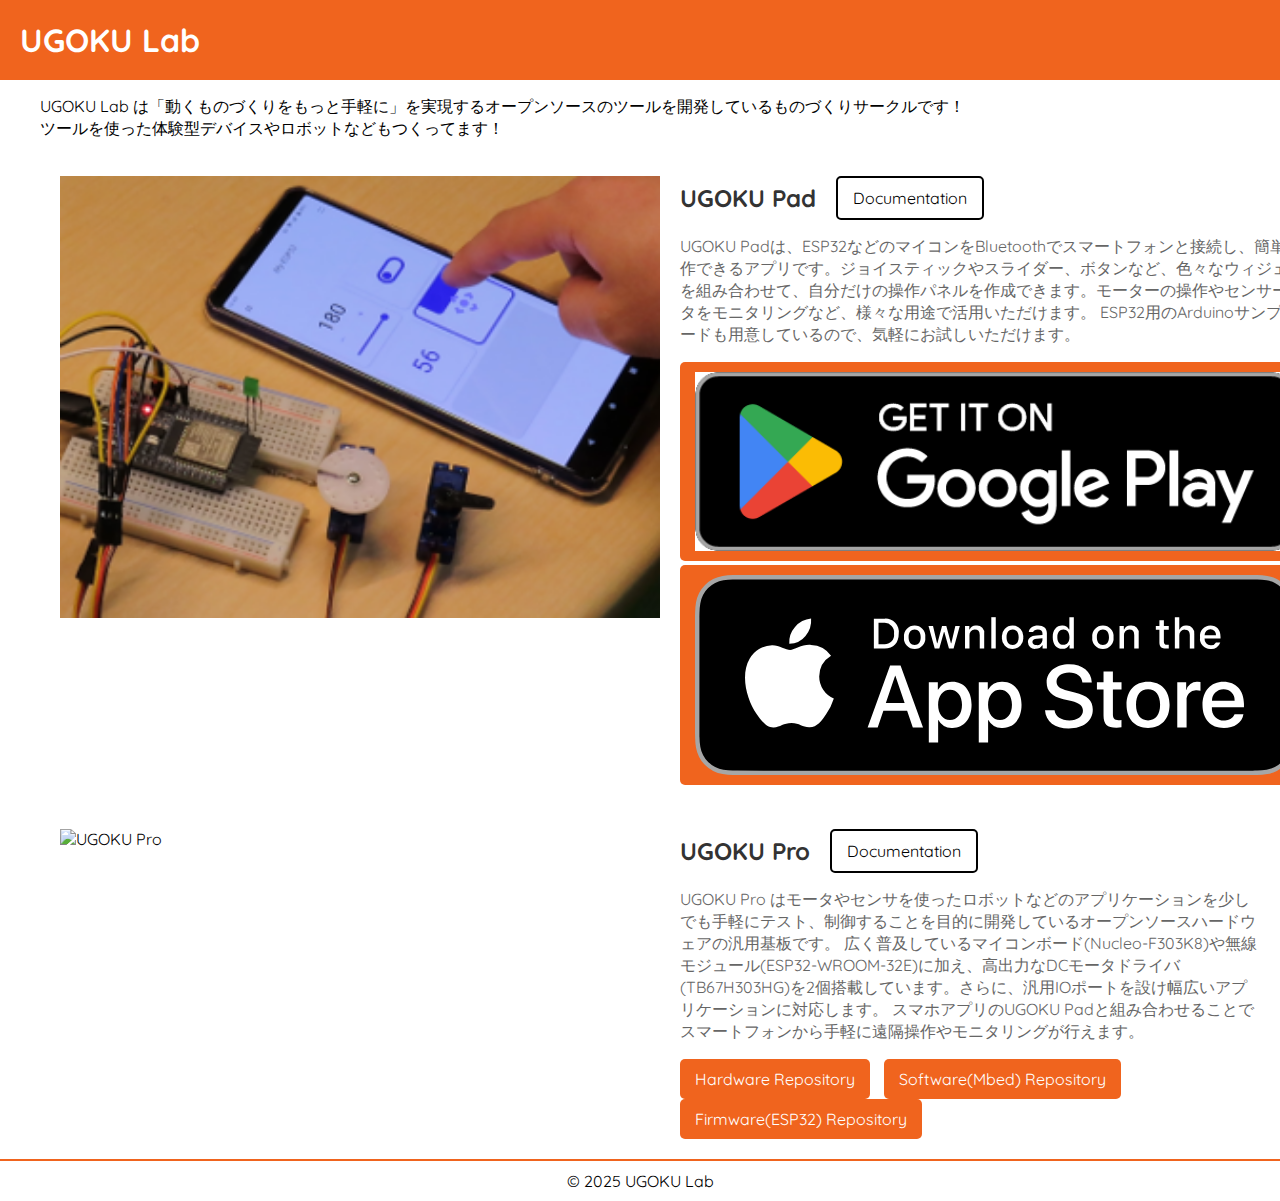
==== commit 6b695f4e: "update footer" ====
--- a/index.html
+++ b/index.html
@@ -99,7 +99,7 @@
     </div>
 
     <footer>
-        <p>&copy; 2024 UGOKU Lab</p>
+        <p>&copy; 2025 UGOKU Lab</p>
     </footer>
 
 </body>
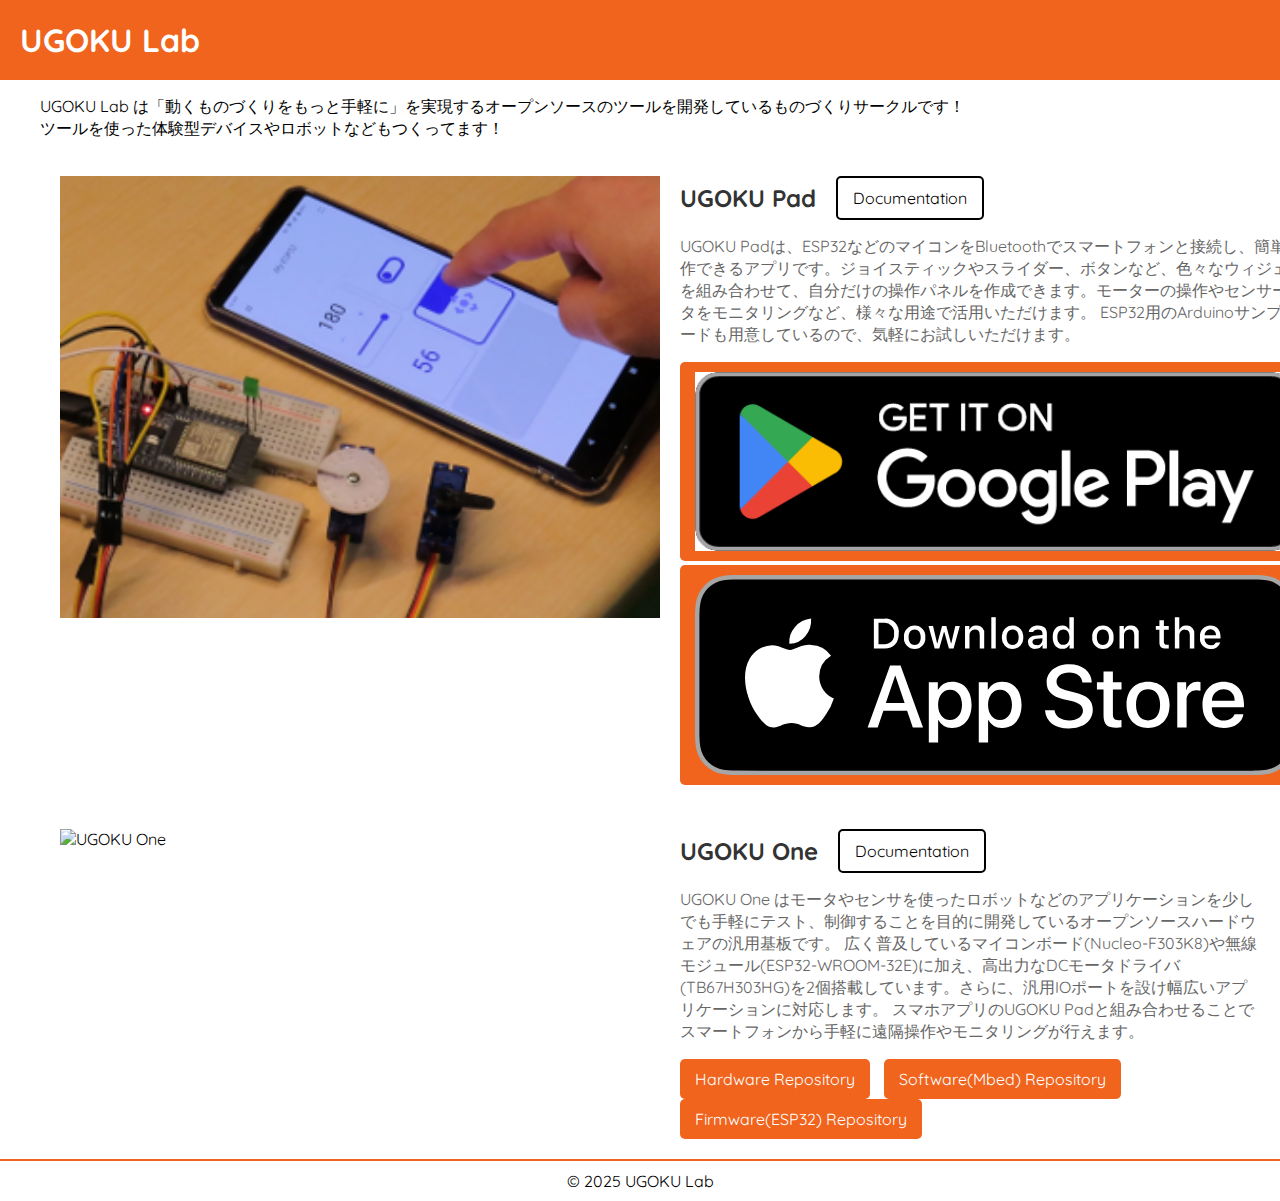
==== commit 1814d1d5: "update index" ====
--- a/index.html
+++ b/index.html
@@ -78,14 +78,14 @@
 
 
         <div class="project">
-            <img src="images/UGOKU-One.JPG" alt="UGOKU Pro">
+            <img src="images/UGOKU-One.JPG" alt="UGOKU One">
             <div class="project-content">
                 <div class="project-title">
-                    <h2>UGOKU Pro</h2>
+                    <h2>UGOKU One</h2>
                     <!-- 新しい行にDocumentationボタンを追加 -->
                     <a href="ugokuone.html" target="_blank" class="doc-button">Documentation</a>
                 </div>
-                <p>UGOKU Pro はモータやセンサを使ったロボットなどのアプリケーションを少しでも手軽にテスト、制御することを目的に開発しているオープンソースハードウェアの汎用基板です。
+                <p>UGOKU One はモータやセンサを使ったロボットなどのアプリケーションを少しでも手軽にテスト、制御することを目的に開発しているオープンソースハードウェアの汎用基板です。
                     広く普及しているマイコンボード(Nucleo-F303K8)や無線モジュール(ESP32-WROOM-32E)に加え、高出力なDCモータドライバ(TB67H303HG)を2個搭載しています。さらに、汎用IOポートを設け幅広いアプリケーションに対応します。 スマホアプリのUGOKU Padと組み合わせることでスマートフォンから手軽に遠隔操作やモニタリングが行えます。</p>
                 <!-- リポジトリへのリンクボタン -->
                 <div class="buttons-row">
